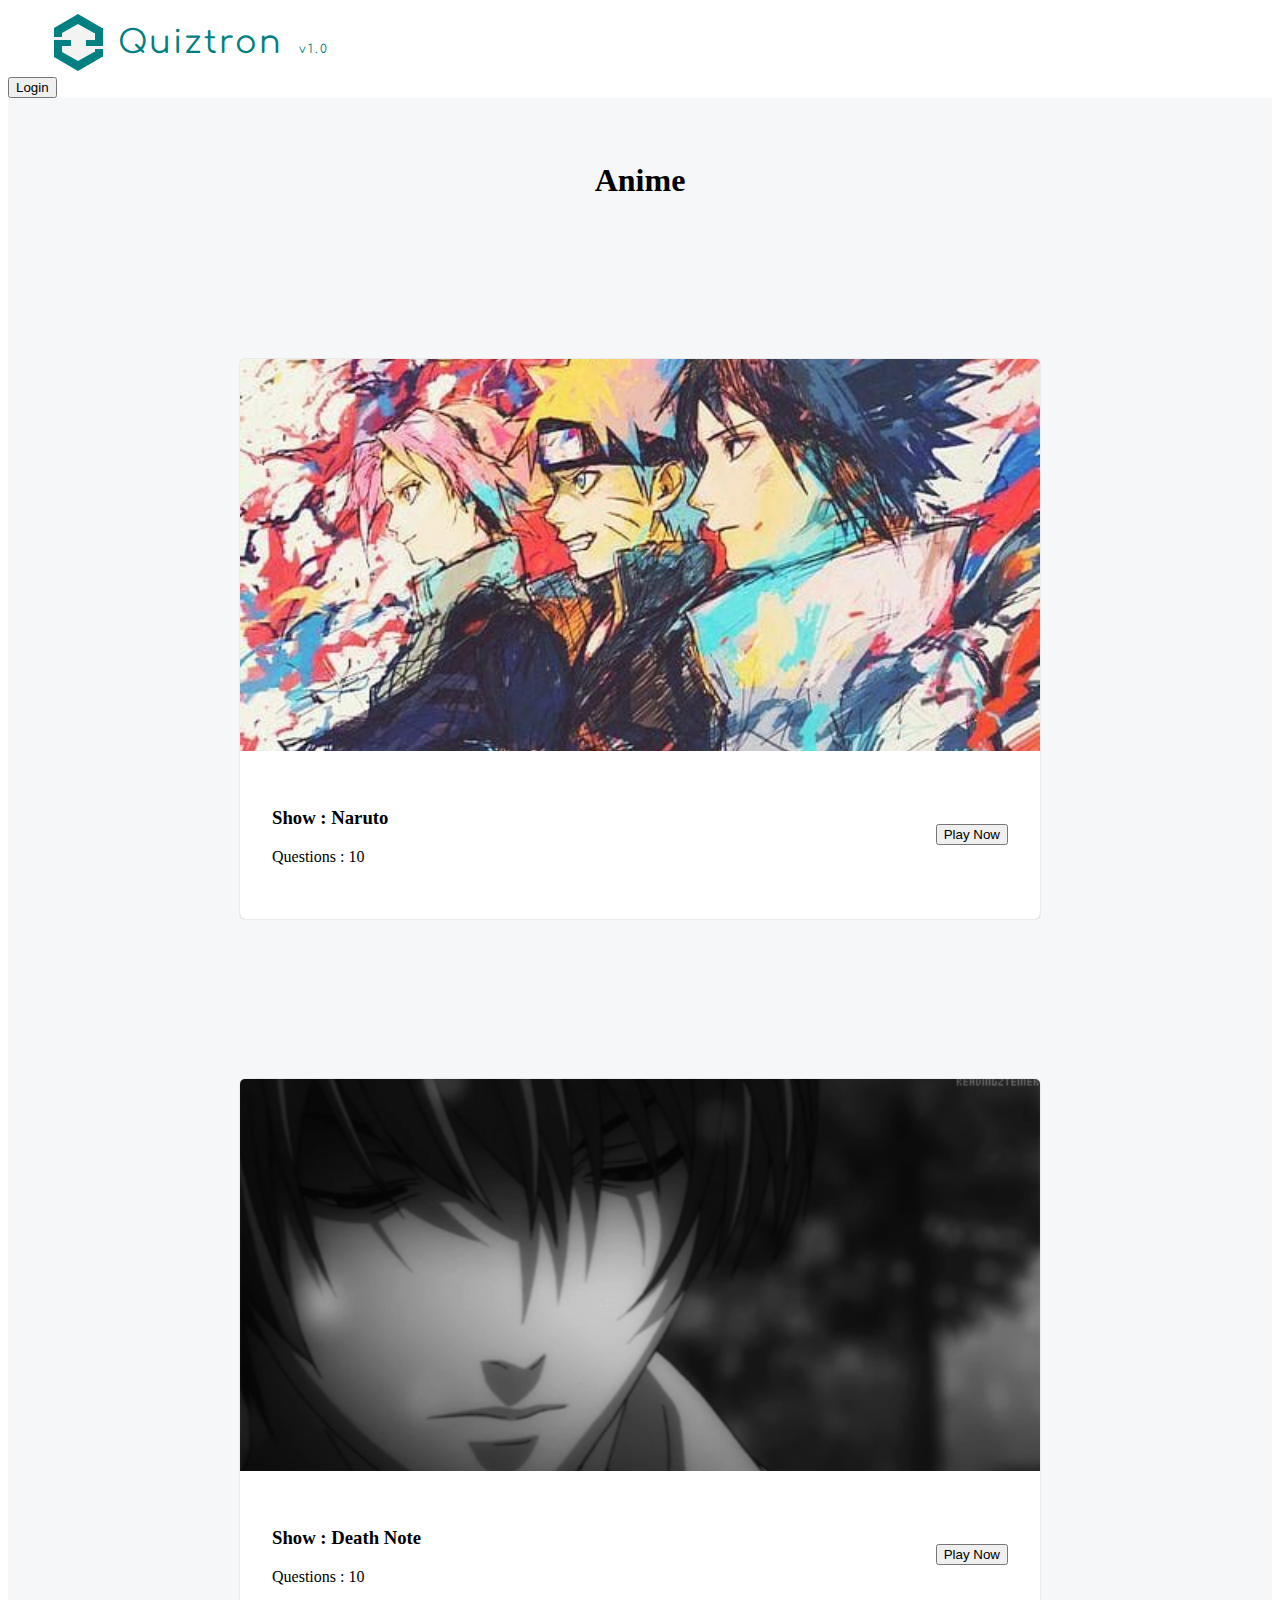
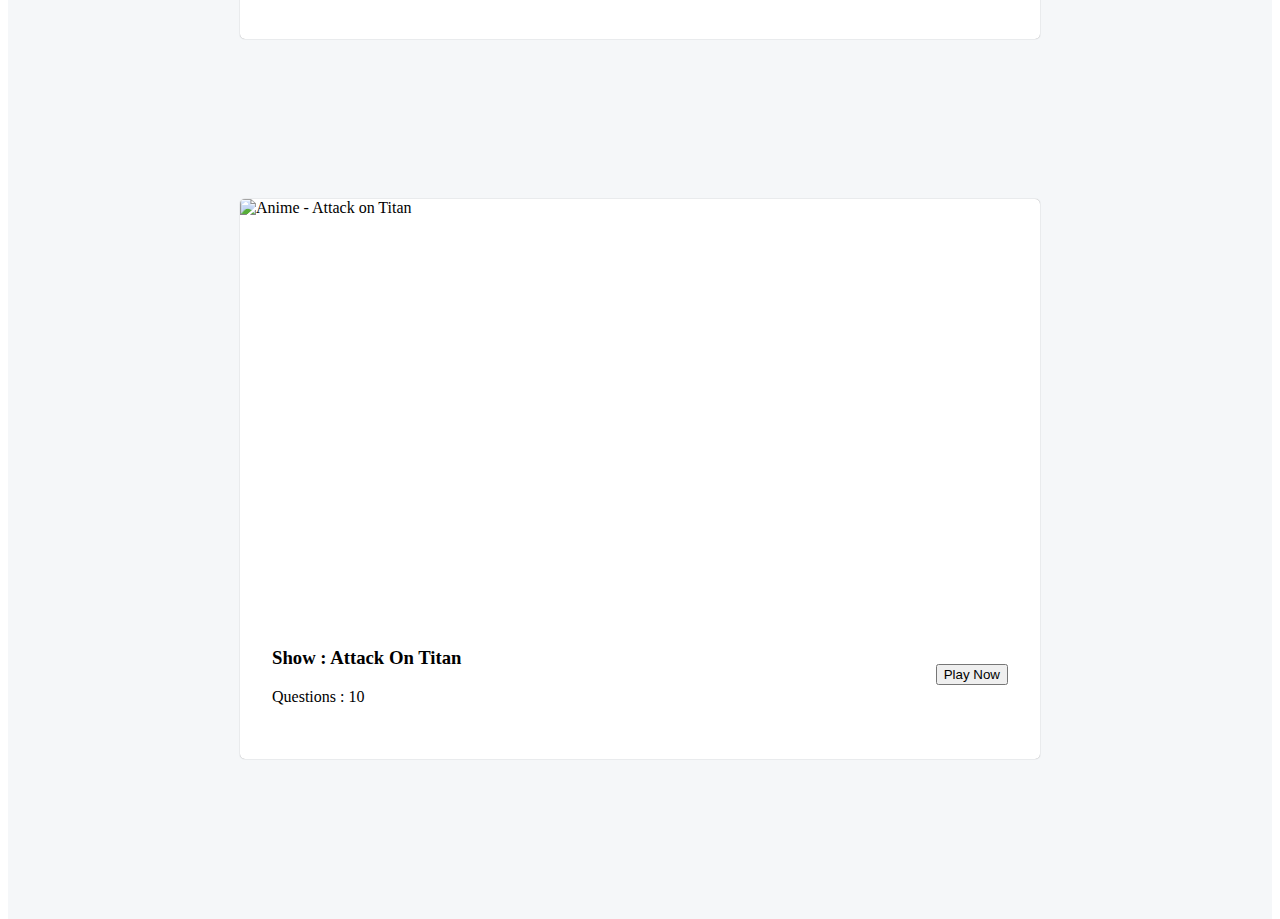
==== Pages/Genre-Anime-Quizzes/anime-quizzes.html @ 823d54fa "Merge pull request #1 from Naman-Saxena1/quiz-categories-page" ====
<!DOCTYPE html>
<html lang="en">
<head>
    <meta charset="UTF-8">
    <meta http-equiv="X-UA-Compatible" content="IE=edge">
    <meta name="viewport" content="width=device-width, initial-scale=1.0">
    
    <link href="https://maxcdn.bootstrapcdn.com/font-awesome/4.2.0/css/font-awesome.min.css" rel="stylesheet">
    <link rel="stylesheet" href="https://enztron-dev-branch.netlify.app/components.css">
    <link href='https://fonts.googleapis.com/css?family=Comfortaa' rel='stylesheet'>
    
    <link rel="icon" type="image/x-icon" href="../../Images/favicon-icon.png">
    <title>Quiztron | Anime</title>
    <link rel="stylesheet" href="../../style.css">
    <link rel="stylesheet" href="../../topnavbar.css">
    <link rel="stylesheet" href="../quizzes-page.css">
</head>
<body>
    <div class="top-bar">
        <div class="left-topbar-container">
            <div onclick="location.href='/'" class="logo2-container-horizontal">
                <div id="logo2">
                    <div id="logo2-hexagon-1">
                        <div class="logo2-upper-part"></div>
                        <div class="logo2-middle-part"></div>
                        <div class="logo2-lower-part"></div>
                    </div>
                    <div id="logo2-hexagon-2">
                        <div class="logo2-upper-part"></div>
                        <div class="logo2-middle-part"></div>
                        <div class="logo2-lower-part"></div>
                    </div>
                    <div id="logo2-midbar"></div>
                    <div id="logo2-mid-square"></div>
                    <div id="left-logo2-midbar"></div>
                    <div id="right-logo2-midbar"></div>
                </div>
                <div id="logo2-text">
                    Quiztron
                    <span>v1.0</span>
                </div>
            </div>
        </div>
        <div class="right-topbar-container">
            <button class="solid-secondary-btn">Login</button>
        </div>
    </div>

    <div class="genre-quizzes-container">
        <h1 class="genre-heading">Anime</h1>

        <div class="categories-grid">

            <div class="category-card">
                <img class="category-card-img" src="../../Images/HomePage/Genre-Anime-Naruto.jpg" alt="Anime - Naruto">
                <div class="category-card-footer">
                    <div class="category-card-details">
                        <h3>Show : Naruto</h3>
                        <p>Questions : 10</p>
                    </div>
                    <button id="start-quiz-btn" class="solid-primary-btn">Play Now</button>
                </div>
            </div>
            <div class="category-card">
                <img class="category-card-img" src="../../Images/Show-Images/Death Note.gif" alt="Anime - Death Note">
                <div class="category-card-footer">
                    <div class="category-card-details">
                        <h3>Show : Death Note</h3>
                        <p>Questions : 10</p>
                    </div>
                    <button id="start-quiz-btn" class="solid-primary-btn">Play Now</button>
                </div>
            </div>
            <div class="category-card">
                <img class="category-card-img" src="../../Images/Show-Images/AOT.gif" alt="Anime - Attack on Titan">
                <div class="category-card-footer">
                    <div class="category-card-details">
                        <h3>Show : Attack On Titan</h3>
                        <p>Questions : 10</p>
                    </div>
                    <button id="start-quiz-btn" class="solid-primary-btn">Play Now</button>
                </div>
            </div>
        </div>
    </div>
</body>
</html>
---- style.css ----
@import url("./logo.css");

:root
{
    --red-color: #860000;
    --bluish-light-grey-color : #F5F7F9;
    --background-color-dull-yellow: #e0e0d4;
}

html, body
{
    min-width: 730px;
    height: 100%;
    background-image: url("./Images/HomePage/Money-Heist.jpg");
    background-repeat: no-repeat; 
    background-size: cover;
    background-position: center center;
    background-attachment: fixed;
    border: transparent;
    outline: none;
}

body
{
    color: var(--background-color);
}

For all scrollbars
body::-webkit-scrollbar 
{
    height: 1em;
}
  
body::-webkit-scrollbar-track 
{
    background: var(--light-grey);
}
  
body::-webkit-scrollbar-thumb 
{
    background: var(--red-color);
}

.homepage-content
{
    width: 100%;
    height: 100%;
    max-height: 100%;
    display: flex;
    flex-direction: column;
    justify-content: flex-start;
    align-items: center;
    padding-top: 35rem;
    gap: 4rem;
}

.homepage-content h1
{
    font-size: 5rem;
    margin: 0;
}

.homepage-content h3
{
    font-size: 3rem;
    margin: 0;
}

.homepage-downarrows
{
    width: 10rem;
    height: 10rem;
}

.categories-heading
{
    font-size: 5rem;
    text-align: center;
}

.quiz-categories
{
    padding: 5rem;
    height: fit-content;
    width: 100%;
    color: var(--dark-blue-color);
    background-color: var(--bluish-light-grey-color);
}

.categories-grid
{
    display: grid;
    grid-template-columns: repeat(auto-fit,50rem);
    gap: 10rem;
    padding: 10rem 2rem;
    justify-content: center;
}

.category-card
{
    width: 50rem;
    height: 35rem;
    background-color: white;
    display: flex;
    flex-direction: column;
    justify-content: flex-start;
    align-items: center;
    border-radius: 5px;
    overflow: hidden;
    box-shadow: 0 0 1px rgb(48 48 48 / 54%);
}

.category-card:hover
{
    box-shadow: 0 0 25px 6px var(--offline-grey-color);
    transition: .5s ease-in-out;
    cursor: pointer;
}

.category-card:not(:hover)
{
    transition: .5s ease-in-out;
}

.category-card-img
{
    width: 100%;
    height: 70%;
    object-fit: cover;
}

.category-card-footer
{
    width: 100%;
    height: 30%;
    display: flex;
    justify-content: space-between;
    align-items: center;
}

.category-card-details
{
    margin: 0 0rem 0 2rem;
}

.solid-primary-btn
{
    margin: 0 2rem;
    height: fit-content;
}

.footer
{
    width: 100%;
    max-width: 100%;
    padding-top: 3rem;
    margin-top: 8rem;
    position: relative;
    bottom: 0px;
    display: flex;
    flex-direction: column;
    align-items: center;
    border-top: 1px solid var(--dark-blue-color);
    text-align: center;
}

.footer-div
{
    display: flex;
    flex-direction: row;
    width: 100%;
    flex-shrink: 2;
    padding-bottom: 3rem;
    justify-content: space-evenly;
}

.footer-link
{
    text-decoration: none;
    color: var(--dark-blue-color);
    padding: 2rem 0 0 0;
}

.footer .footer-link::after {
    content: '';
    display: block;
    width: 0px;
    height: 2px;
    background: var(--dark-blue-color);
    transition: width .3s;
}

.footer .footer-link:hover::after 
{
    width: 100%;
}
---- topnavbar.css ----
.top-bar
{
    border: none;
    color: var(--dark-blue-color);
    background-color: white;
    border-bottom: 1px solid var(--dark-blue-color);
}
---- Pages/quizzes-page.css ----
html, body
{
    background-image: none;
}

body
{
    color: var(--dark-blue-color);
}

.genre-quizzes-container
{
    display: flex;
    flex-direction : column;
    width: 100%;
    min-height: 87.5%;
    background-color: var(--bluish-light-grey-color);
}

.genre-heading
{
    text-align: center;
    margin-top: 0;
    margin-bottom: 0;
    padding-top: 4rem;
}
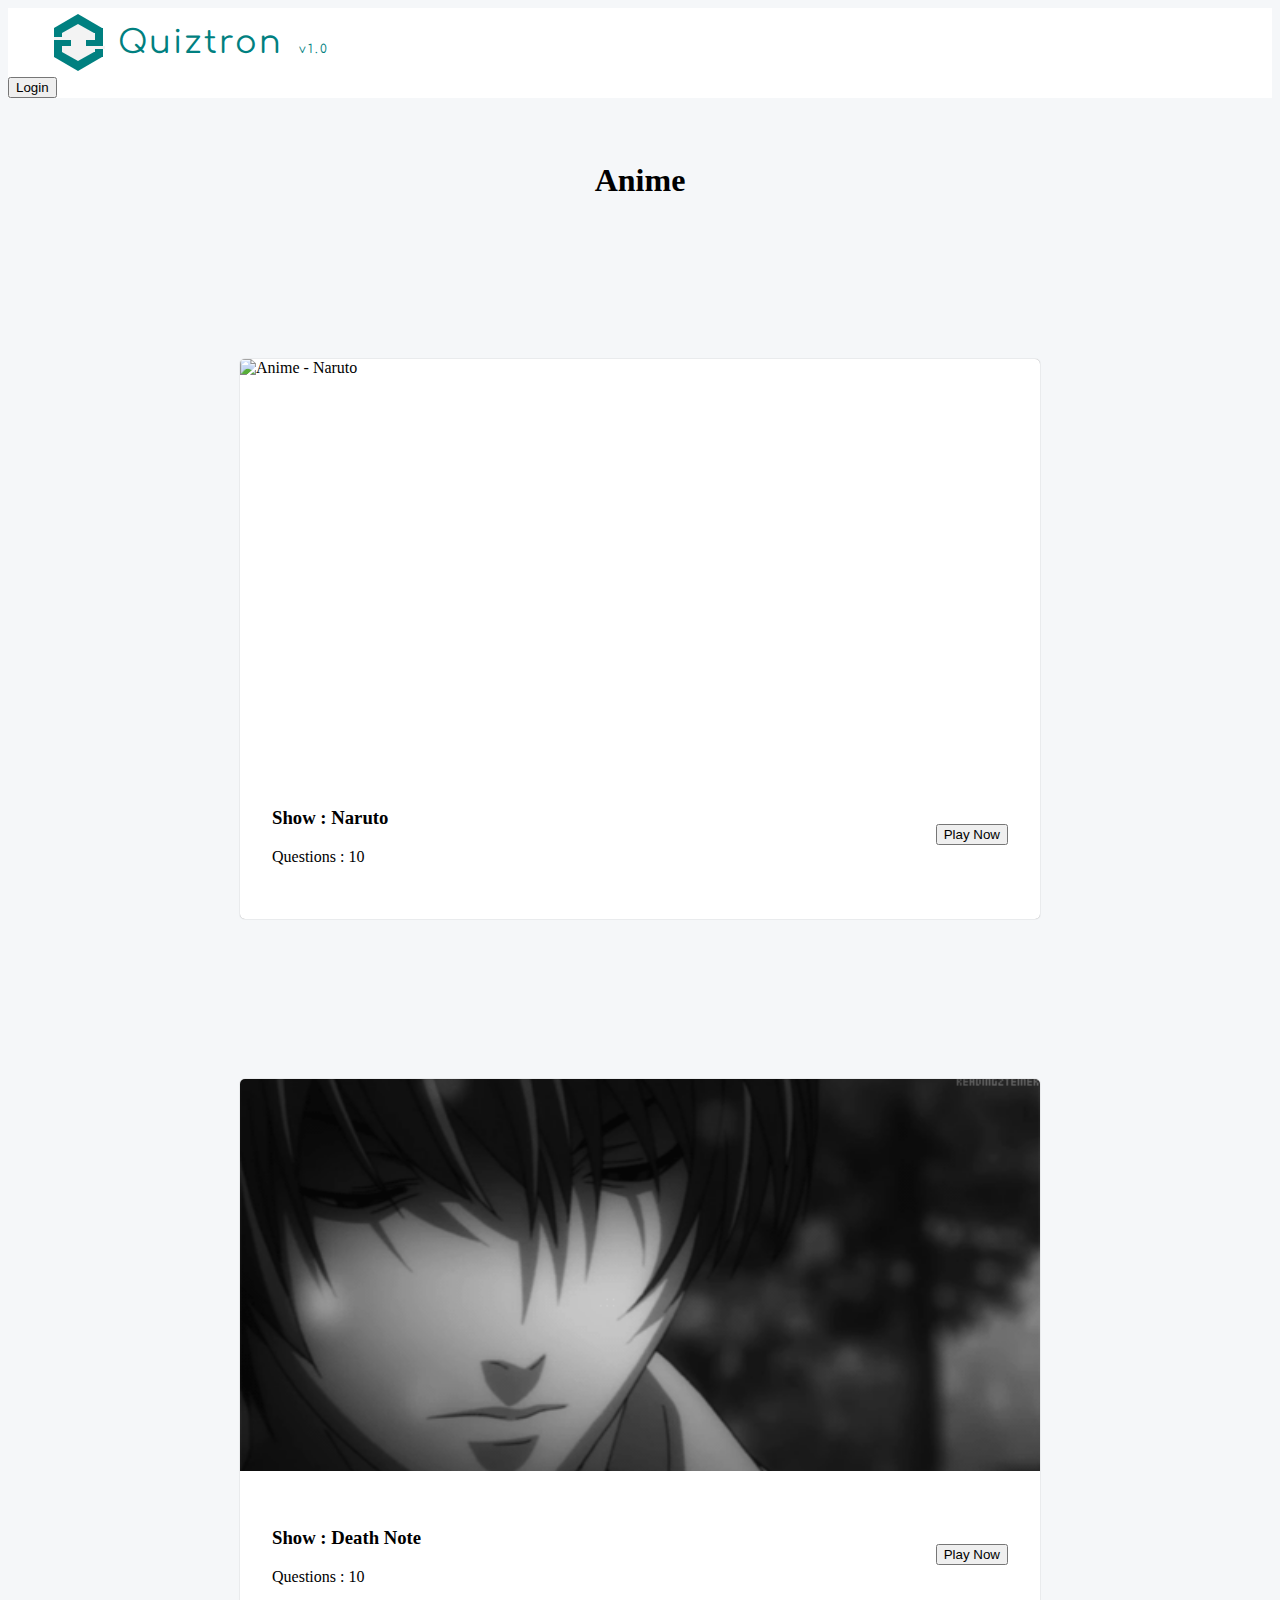
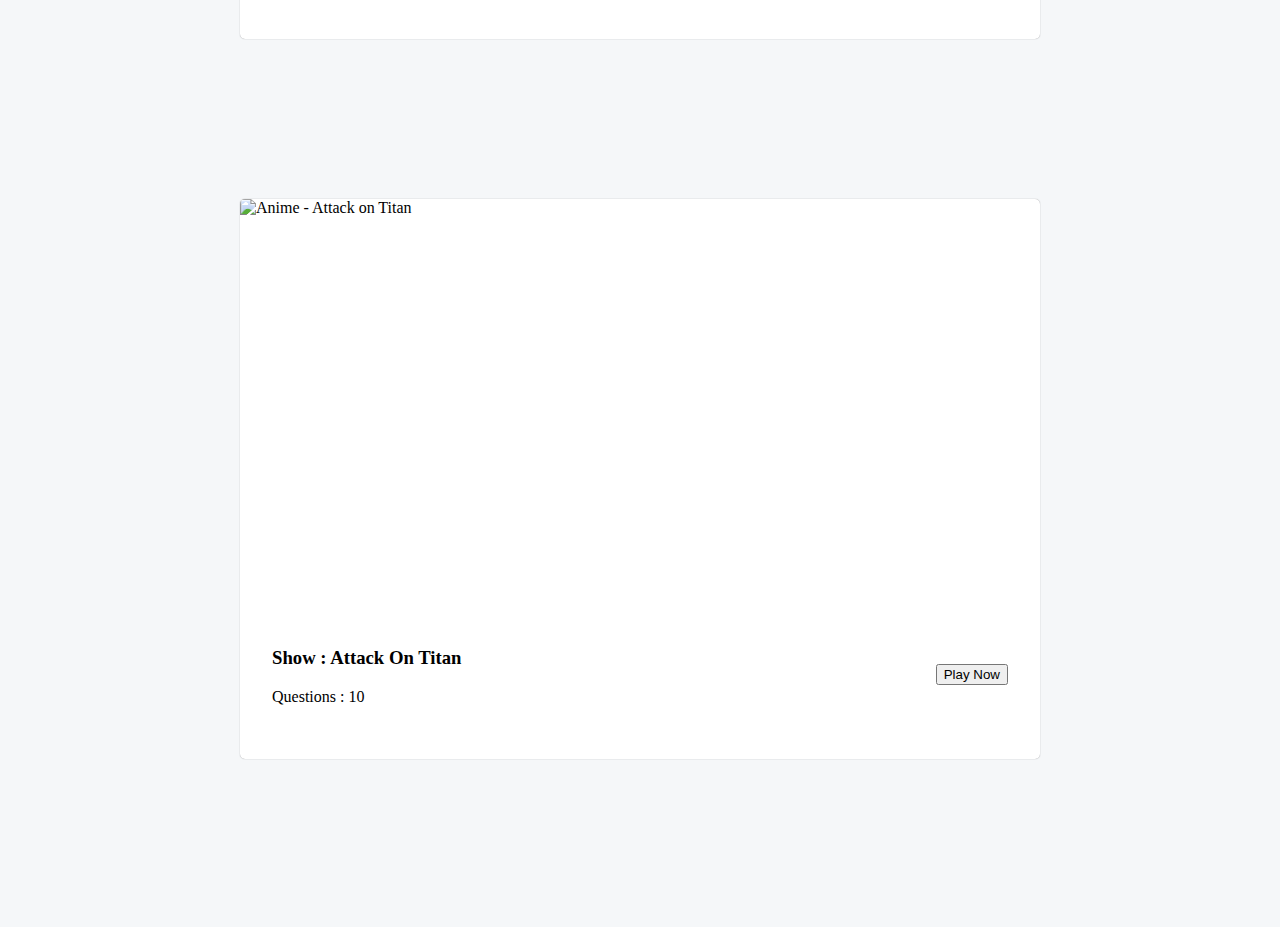
==== commit b889324c: "Merge pull request #2 from Naman-Saxena1/quiz-categories-page" ====
--- a/Pages/Genre-Anime-Quizzes/anime-quizzes.html
+++ b/Pages/Genre-Anime-Quizzes/anime-quizzes.html
@@ -52,7 +52,7 @@
         <div class="categories-grid">
 
             <div class="category-card">
-                <img class="category-card-img" src="../../Images/HomePage/Genre-Anime-Naruto.jpg" alt="Anime - Naruto">
+                <img class="category-card-img" src="../../Images/Show-Images/ItachivsSasuke.gif" alt="Anime - Naruto">
                 <div class="category-card-footer">
                     <div class="category-card-details">
                         <h3>Show : Naruto</h3>
--- a/style.css
+++ b/style.css
@@ -25,6 +25,11 @@
     color: var(--background-color);
 }
 
+h2
+{
+    text-align: center;
+}
+
 For all scrollbars
 body::-webkit-scrollbar 
 {
--- a/topnavbar.css
+++ b/topnavbar.css
@@ -1,5 +1,6 @@
 .top-bar
 {
+    z-index: 10;
     border: none;
     color: var(--dark-blue-color);
     background-color: white;
--- a/Pages/quizzes-page.css
+++ b/Pages/quizzes-page.css
@@ -3,18 +3,37 @@
     background-image: none;
 }
 
+html,body
+{
+    height:max-content;
+    min-height:100%; 
+}
+
 body
 {
+    display: flex;
+    flex-direction: column;
+    justify-content: flex-start;
     color: var(--dark-blue-color);
+    background-color: var(--bluish-light-grey-color);
 }
 
-.genre-quizzes-container
+h2, .quiz-heading
 {
-    display: flex;
-    flex-direction : column;
+    text-align: center;
+}
+
+.quiz-top-img
+{
     width: 100%;
-    min-height: 87.5%;
-    background-color: var(--bluish-light-grey-color);
+    height: 40rem;
+    object-fit: cover;
+}
+
+.quiz-container-color
+{
+    min-height: 100%;
+    background-color: var(--offline-grey-color);
 }
 
 .genre-heading
@@ -23,4 +42,151 @@
     margin-top: 0;
     margin-bottom: 0;
     padding-top: 4rem;
+}
+
+.modal
+{
+    display: flex;
+    flex-direction: column;
+    align-items: center;
+    justify-content: space-evenly;
+    gap: 1rem;
+}
+
+.modal h2
+{
+    margin: 0;
+}
+
+.list-of-rules
+{
+    padding: 0;
+    padding-left: 2rem;
+    margin: 0;
+    font-size: 16px;
+}
+
+.checkbox-item
+{
+    width: 100%;
+    display: flex;
+    justify-content: flex-start;
+    align-items: center;
+    font-size: 15px;
+    padding-bottom: 2rem;
+}
+
+.modal-action-btn:disabled
+{
+    background-color: var(--offline-grey-color);
+}
+.component-modal
+{
+    z-index: 4;
+    position: absolute;
+}
+
+.quiz-container
+{
+    width: 70%;
+    min-height: 100%;
+    align-self: center;
+    display: flex;
+    flex-direction: column;
+    align-items: center;
+    background-color: var(--bluish-light-grey-color);
+}
+
+.quiz-questions-container
+{
+    width: 100%;
+    display: flex;
+    flex-direction: column;
+    padding: 2rem 0;
+    gap: 8rem;
+    background-color: var(--bluish-light-grey-color);
+}
+
+.quiz-question
+{
+    display: flex;
+    flex-direction: column;
+    background-color: var(--bluish-light-grey-color);
+}
+
+.quiz-options
+{
+    display: flex;
+    flex-direction: column;
+    align-items: center;
+    gap: 1rem;
+}
+
+.ul-options
+{
+    width: 100%;
+    list-style-type: none;
+    padding: 0;
+}
+
+.ul-options li
+{
+    position: relative;
+    width:100%;
+    height:40px;
+    margin-bottom: 1rem;
+}
+
+.ul-options label
+{
+    display:flex;
+    justify-content: center;
+    align-items: center;
+    position:absolute;
+    top:0;
+    left:0;
+    right:0;
+    bottom:0;
+    padding:5px;
+    border:1px solid #CCC; 
+    cursor:pointer;
+    z-index:3;
+    font-size: 14px;
+}
+
+.ul-options label:hover
+{
+    background:#DDD;
+}
+
+.ul-options input[type="radio"] 
+{
+    opacity:0.011;
+    z-index:2;
+}
+
+.ul-options input[type="radio"]:checked + label 
+{
+    background: var(--background-color-dull-yellow);
+}
+
+.quiz-options button
+{
+    width: 100%;
+}
+
+.quiz-submit-btn
+{
+    width: 50%;
+    margin : 8rem 0 12rem 0;
+}
+
+.score-container
+{
+    margin : 8rem 0 12rem 0;
+}
+
+.score-container, score-value
+{
+    display: none;
 }